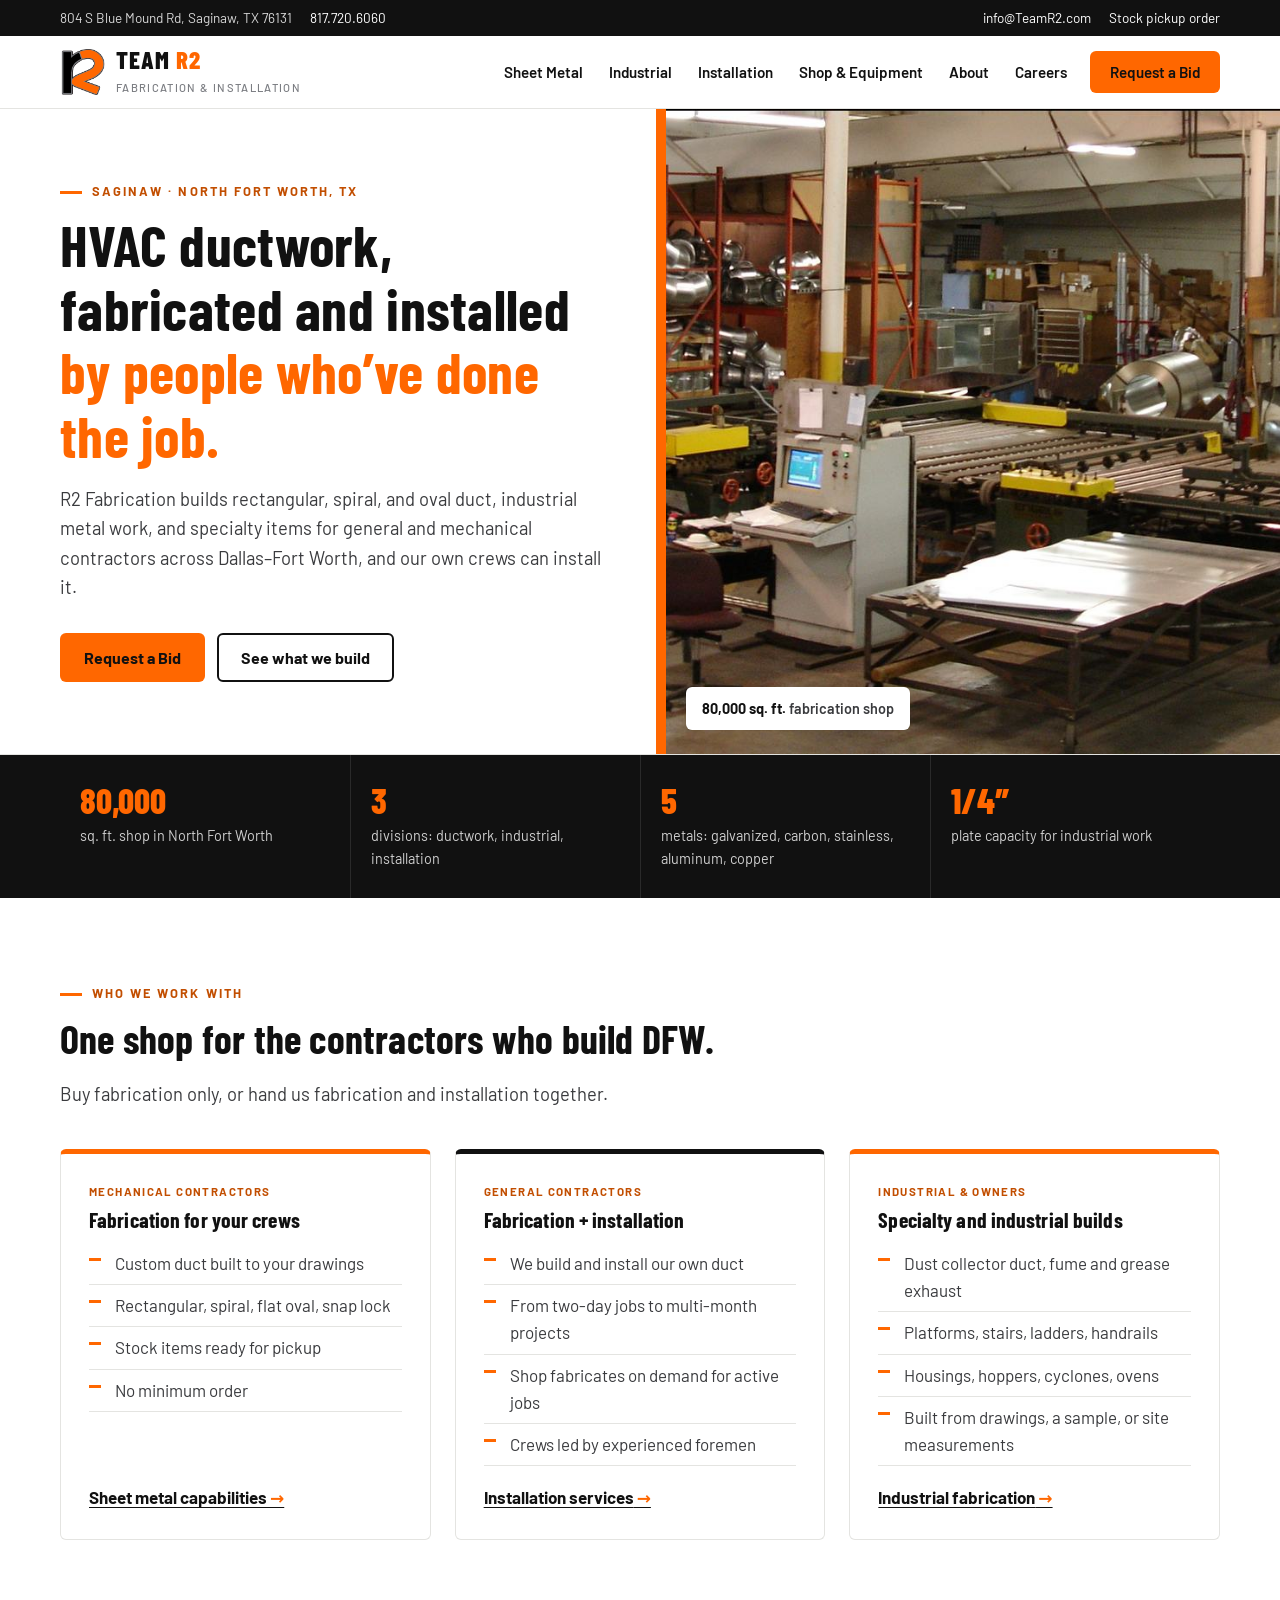
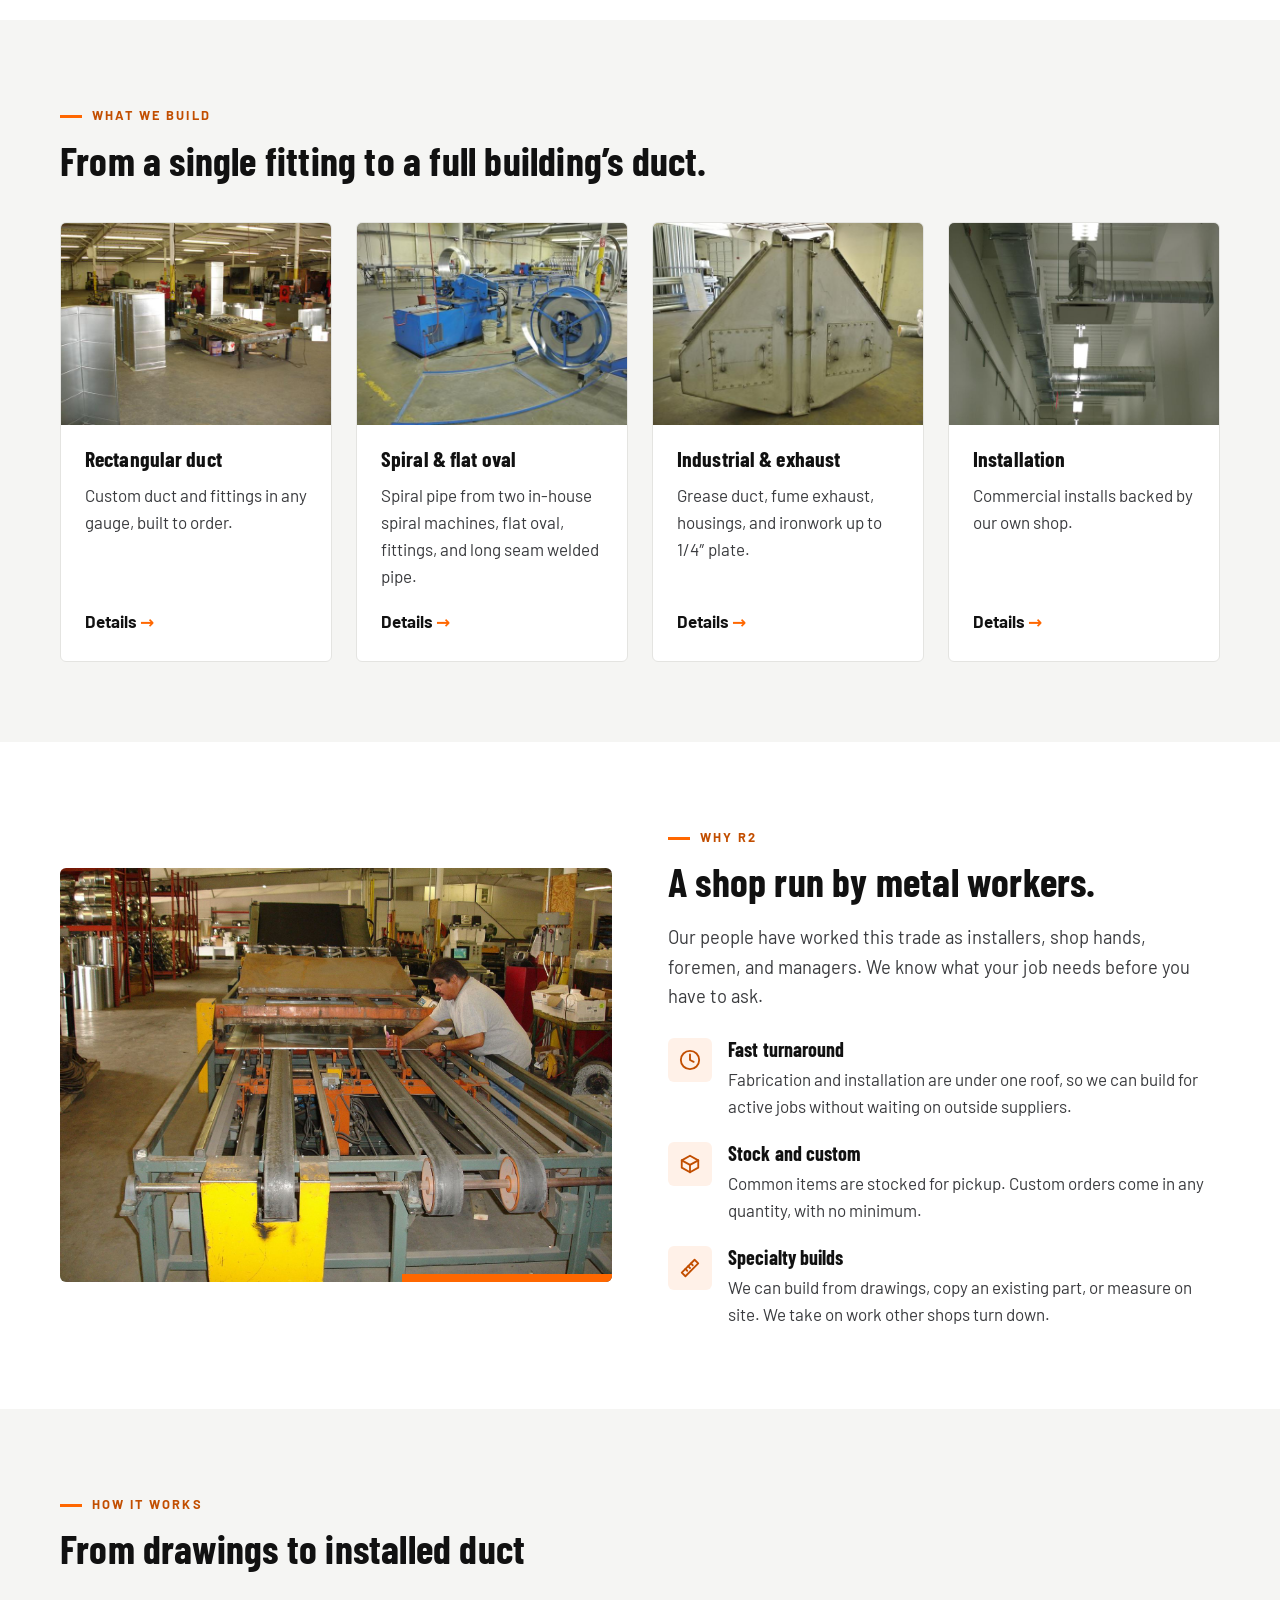
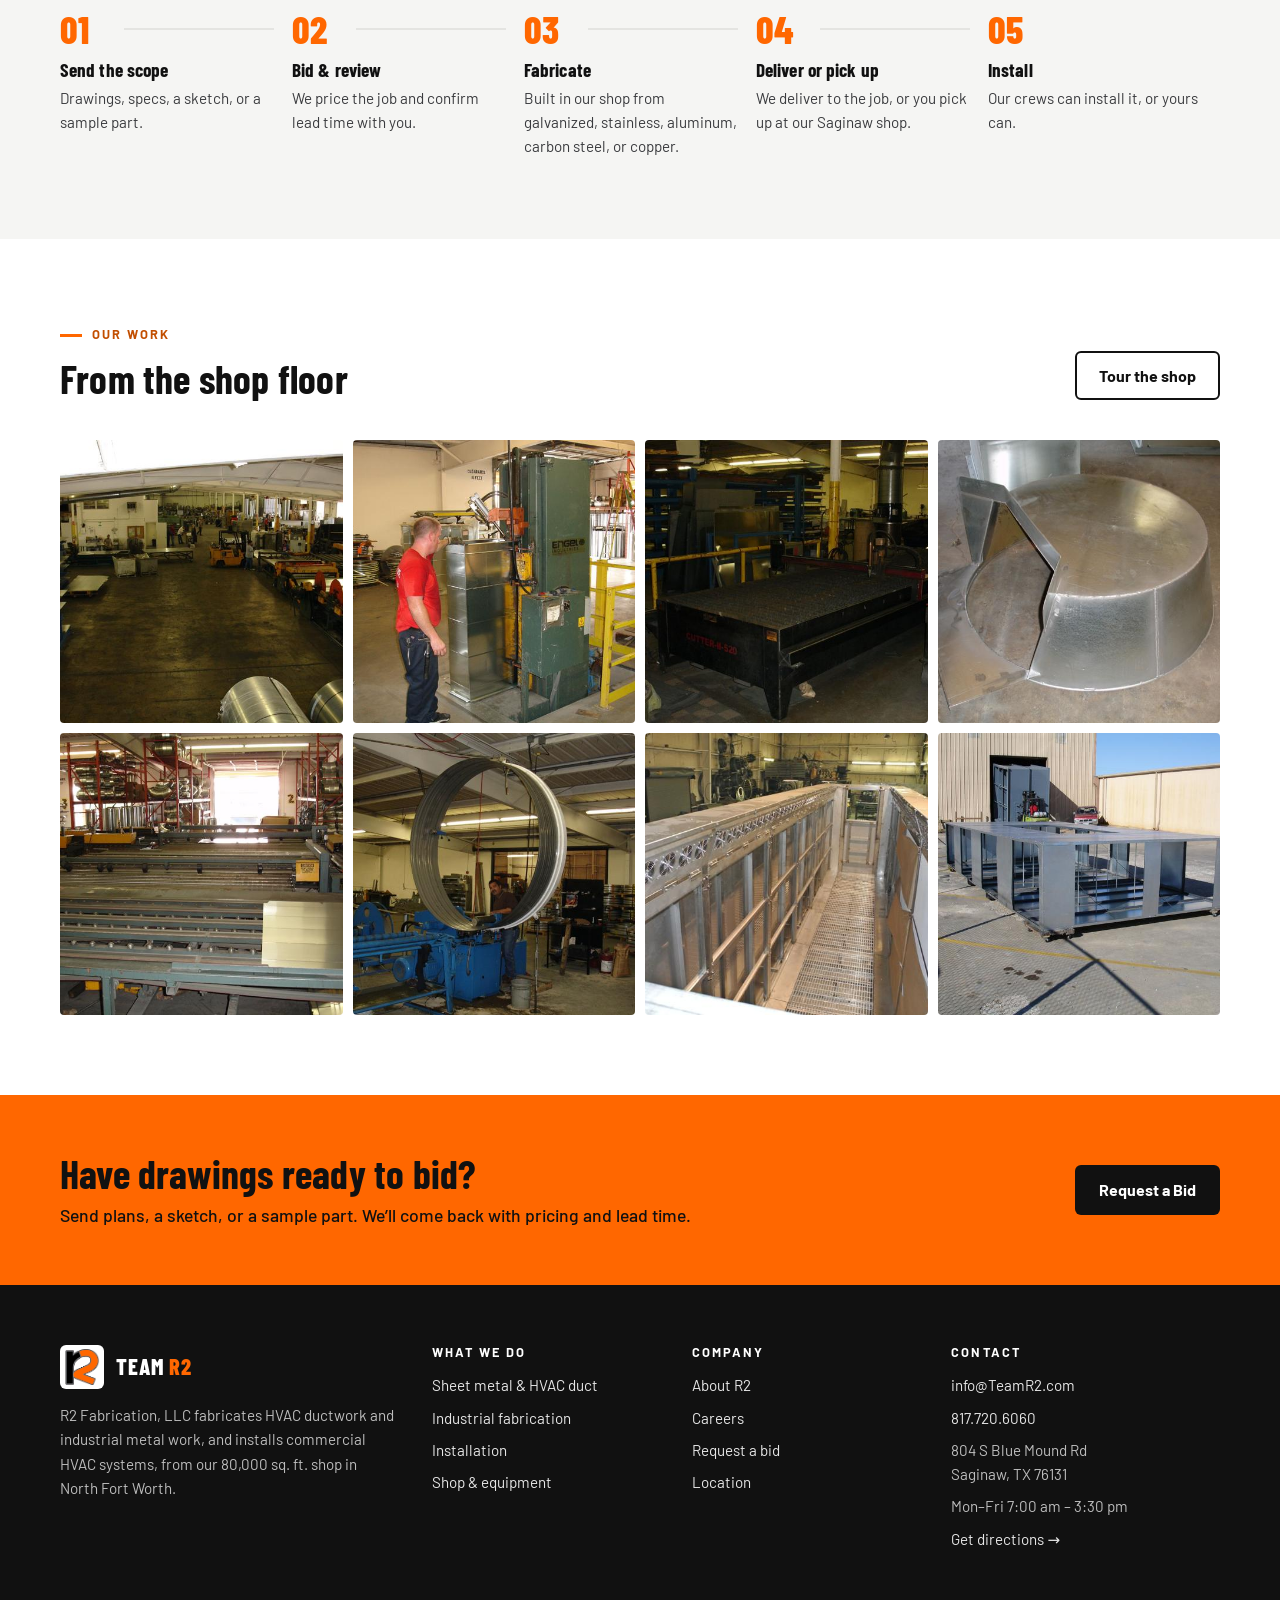
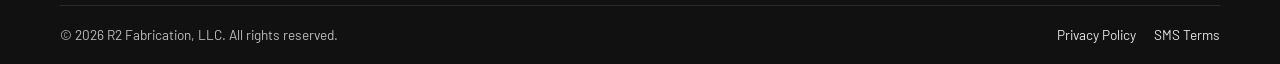
==== index.html @ a4366231 "Initial commit of www.TeamR2.com" ====
<!doctype html>
<html lang="en">
<head>
<meta charset="utf-8">
<meta name="viewport" content="width=device-width, initial-scale=1">
<title>Team R2 | HVAC Ductwork Fabrication &amp; Installation | Fort Worth, TX</title>
<meta name="description" content="R2 Fabrication fabricates HVAC ductwork and industrial metal work and installs commercial HVAC systems for general and mechanical contractors across Dallas–Fort Worth.">
<link rel="canonical" href="https://www.teamr2.com/">
<meta property="og:type" content="website">
<meta property="og:title" content="Team R2 | HVAC Ductwork Fabrication &amp; Installation | Fort Worth, TX">
<meta property="og:description" content="R2 Fabrication fabricates HVAC ductwork and industrial metal work and installs commercial HVAC systems for general and mechanical contractors across Dallas–Fort Worth.">
<meta property="og:url" content="https://www.teamr2.com/">
<meta property="og:image" content="https://www.teamr2.com/images/hero.jpg">
<meta name="theme-color" content="#FF6700">
<link rel="icon" type="image/png" sizes="32x32" href="images/icon-32.png">
<link rel="apple-touch-icon" href="images/icon-180.png">
<link rel="preconnect" href="https://fonts.googleapis.com">
<link rel="preconnect" href="https://fonts.gstatic.com" crossorigin>
<link href="https://fonts.googleapis.com/css2?family=Barlow:wght@400;500;600;700&family=Barlow+Condensed:wght@600;700;800&display=swap" rel="stylesheet">
<link rel="stylesheet" href="css/style.css">
<script type="application/ld+json">
{"@context":"https://schema.org","@type":"LocalBusiness","name":"R2 Fabrication, LLC","alternateName":"Team R2",
"url":"https://www.teamr2.com","email":"info@TeamR2.com","telephone":"817.720.6060",
"image":"https://www.teamr2.com/images/hero.jpg","logo":"https://www.teamr2.com/images/r2-logo.png",
"address":{"@type":"PostalAddress","streetAddress":"804 S Blue Mound Rd","addressLocality":"Saginaw","addressRegion":"TX","postalCode":"76131","addressCountry":"US"},
"areaServed":"Dallas–Fort Worth, Texas","description":"HVAC ductwork fabrication, industrial metal fabrication, and commercial HVAC installation."}
</script>
</head>
<body>
<a class="skip" href="#main">Skip to content</a>
<div class="topbar">
  <div class="container">
    <div class="tb-left"><span>804 S Blue Mound Rd, Saginaw, TX 76131</span><a href="tel:+18177206060">817.720.6060</a></div>
    <div class="tb-right"><a href="mailto:info@TeamR2.com">info@TeamR2.com</a><a href="contact.html?type=pickup">Stock pickup order</a></div>
  </div>
</div>
<header class="site-header">
  <div class="container">
    <a class="brand" href="index.html" aria-label="Team R2 home">
      <img src="images/r2-logo.png" alt="" width="46" height="46">
      <span><span class="wordmark">TEAM <span>R2</span></span><span class="sub">Fabrication &amp; Installation</span></span>
    </a>
    <button class="nav-toggle" aria-expanded="false" aria-controls="site-nav" aria-label="Menu"><span></span><span></span><span></span></button>
    <nav class="nav" id="site-nav" aria-label="Main">
      <a href="fabrication-hvac.html">Sheet Metal</a>
<a href="fabrication-misc.html">Industrial</a>
<a href="installation-services.html">Installation</a>
<a href="equipment.html">Shop & Equipment</a>
<a href="about.html">About</a>
<a href="careers.html">Careers</a>
      <a class="btn btn-primary" href="contact.html">Request a Bid</a>
    </nav>
  </div>
</header>
<main id="main">

<section class="hero">
  <div class="hero-grid">
    <div class="hero-copy">
      <span class="eyebrow">Saginaw · North Fort Worth, TX</span>
      <h1>HVAC ductwork, fabricated and installed <em>by people who’ve done the job.</em></h1>
      <p class="lead">R2 Fabrication builds rectangular, spiral, and oval duct, industrial metal work, and specialty items for general and mechanical contractors across Dallas–Fort Worth, and our own crews can install it.</p>
      <div class="btn-row">
        <a class="btn btn-primary" href="contact.html">Request a Bid</a>
        <a class="btn btn-outline" href="fabrication-hvac.html">See what we build</a>
      </div>
    </div>
    <div class="hero-media">
      <img src="images/hero.jpg" alt="Automated duct coil line on the R2 shop floor" width="1920" height="745" fetchpriority="high">
      <div class="hero-tag"><strong>80,000 sq. ft.</strong> fabrication shop</div>
    </div>
  </div>
</section>

<section class="proof" aria-label="At a glance">
  <div class="container">
    <div class="stat"><div class="num">80,000</div><div class="label">sq. ft. shop in North Fort Worth</div></div>
    <div class="stat"><div class="num">3</div><div class="label">divisions: ductwork, industrial, installation</div></div>
    <div class="stat"><div class="num">5</div><div class="label">metals: galvanized, carbon, stainless, aluminum, copper</div></div>
    <div class="stat"><div class="num">1/4″</div><div class="label">plate capacity for industrial work</div></div>
    <!-- IDEA: swap in real numbers once confirmed — years in business, lbs of duct per week, safety EMR -->
  </div>
</section>

<section>
  <div class="container">
    <div class="section-head">
      <span class="eyebrow">Who we work with</span>
      <h2>One shop for the contractors who build DFW.</h2>
      <p class="lead">Buy fabrication only, or hand us fabrication and installation together.</p>
    </div>
    <div class="grid g3">
      <div class="card audience">
        <span class="tag">Mechanical contractors</span>
        <h3>Fabrication for your crews</h3>
        <ul>
          <li>Custom duct built to your drawings</li>
          <li>Rectangular, spiral, flat oval, snap lock</li>
          <li>Stock items ready for pickup</li>
          <li>No minimum order</li>
        </ul>
        <a class="more" href="fabrication-hvac.html">Sheet metal capabilities</a>
      </div>
      <div class="card audience dark">
        <span class="tag">General contractors</span>
        <h3>Fabrication + installation</h3>
        <ul>
          <li>We build and install our own duct</li>
          <li>From two-day jobs to multi-month projects</li>
          <li>Shop fabricates on demand for active jobs</li>
          <li>Crews led by experienced foremen</li>
        </ul>
        <a class="more" href="installation-services.html">Installation services</a>
      </div>
      <div class="card audience">
        <span class="tag">Industrial &amp; owners</span>
        <h3>Specialty and industrial builds</h3>
        <ul>
          <li>Dust collector duct, fume and grease exhaust</li>
          <li>Platforms, stairs, ladders, handrails</li>
          <li>Housings, hoppers, cyclones, ovens</li>
          <li>Built from drawings, a sample, or site measurements</li>
        </ul>
        <a class="more" href="fabrication-misc.html">Industrial fabrication</a>
      </div>
    </div>
  </div>
</section>

<section class="section-alt">
  <div class="container">
    <div class="section-head">
      <span class="eyebrow">What we build</span>
      <h2>From a single fitting to a full building’s duct.</h2>
    </div>
    <div class="grid g4">
      <a class="card" href="fabrication-hvac.html"><div class="card-img"><img src="images/thumb/15.jpg" alt="Rectangular duct sections being assembled" loading="lazy"></div><div class="card-body"><h3>Rectangular duct</h3><p>Custom duct and fittings in any gauge, built to order.</p><span class="more">Details</span></div></a>
      <a class="card" href="fabrication-hvac.html"><div class="card-img"><img src="images/thumb/41.jpg" alt="Spiral pipe machine" loading="lazy"></div><div class="card-body"><h3>Spiral &amp; flat oval</h3><p>Spiral pipe from two in-house spiral machines, flat oval, fittings, and long seam welded pipe.</p><span class="more">Details</span></div></a>
      <a class="card" href="fabrication-misc.html"><div class="card-img"><img src="images/thumb/01.jpg" alt="Custom stainless steel housing" loading="lazy"></div><div class="card-body"><h3>Industrial &amp; exhaust</h3><p>Grease duct, fume exhaust, housings, and ironwork up to 1/4″ plate.</p><span class="more">Details</span></div></a>
      <a class="card" href="installation-services.html"><div class="card-img"><img src="images/thumb/56.jpg" alt="Installed spiral duct in a commercial building" loading="lazy"></div><div class="card-body"><h3>Installation</h3><p>Commercial installs backed by our own shop.</p><span class="more">Details</span></div></a>
    </div>
  </div>
</section>

<section>
  <div class="container split">
    <div class="split-img"><img src="images/full/32.jpg" alt="R2 fabricator running the duct coil line" loading="lazy"></div>
    <div>
      <span class="eyebrow">Why R2</span>
      <h2>A shop run by metal workers.</h2>
      <p class="lead">Our people have worked this trade as installers, shop hands, foremen, and managers. We know what your job needs before you have to ask.</p>
      <div class="grid" style="gap:22px;margin-top:26px">
        <div class="feature"><div class="ico"><svg viewBox="0 0 24 24"><circle cx="12" cy="12" r="10"/><path d="M12 6v6l4 2"/></svg></div><div><h3>Fast turnaround</h3><p>Fabrication and installation are under one roof, so we can build for active jobs without waiting on outside suppliers.</p></div></div>
        <div class="feature"><div class="ico"><svg viewBox="0 0 24 24"><path d="M21 8 12 3 3 8v8l9 5 9-5V8z"/><path d="m3 8 9 5 9-5"/><path d="M12 13v8"/></svg></div><div><h3>Stock and custom</h3><p>Common items are stocked for pickup. Custom orders come in any quantity, with no minimum.</p></div></div>
        <div class="feature"><div class="ico"><svg viewBox="0 0 24 24"><path d="M3 17 17 3l4 4L7 21l-4-4z"/><path d="m7 13 2 2M10 10l2 2M13 7l2 2"/></svg></div><div><h3>Specialty builds</h3><p>We can build from drawings, copy an existing part, or measure on site. We take on work other shops turn down.</p></div></div>
      </div>
    </div>
  </div>
</section>

<section class="section-alt">
  <div class="container">
    <div class="section-head">
      <span class="eyebrow">How it works</span>
      <h2>From drawings to installed duct</h2>
    </div>
    <ol class="steps">
      <li><h3>Send the scope</h3><p>Drawings, specs, a sketch, or a sample part.</p></li>
      <li><h3>Bid &amp; review</h3><p>We price the job and confirm lead time with you.</p></li>
      <li><h3>Fabricate</h3><p>Built in our shop from galvanized, stainless, aluminum, carbon steel, or copper.</p></li>
      <li><h3>Deliver or pick up</h3><p>We deliver to the job, or you pick up at our Saginaw shop.</p></li>
      <li><h3>Install</h3><p>Our crews can install it, or yours can.</p></li>
    </ol>
  </div>
</section>

<section>
  <div class="container">
    <div class="section-head" style="display:flex;justify-content:space-between;align-items:end;gap:20px;flex-wrap:wrap;max-width:none">
      <div><span class="eyebrow">Our work</span><h2 style="margin:0">From the shop floor</h2></div>
      <a class="btn btn-outline" href="equipment.html">Tour the shop</a>
    </div>
    <div class="gallery">
<a href="images/full/09.jpg"><img src="images/thumb/09.jpg" alt="Shop floor with duct fabrication lines" loading="lazy" width="640" height="480"></a>
<a href="images/full/13.jpg"><img src="images/thumb/13.jpg" alt="Fabricator working a sheet metal machine" loading="lazy" width="640" height="480"></a>
<a href="images/full/21.jpg"><img src="images/thumb/21.jpg" alt="CNC plasma cutting table" loading="lazy" width="640" height="480"></a>
<a href="images/full/17.jpg"><img src="images/thumb/17.jpg" alt="Galvanized round fitting" loading="lazy" width="640" height="480"></a>
<a href="images/full/36.jpg"><img src="images/thumb/36.jpg" alt="Duct sections on the roller line" loading="lazy" width="640" height="480"></a>
<a href="images/full/38.jpg"><img src="images/thumb/38.jpg" alt="Large-diameter ring fabrication" loading="lazy" width="640" height="480"></a>
<a href="images/full/60.jpg"><img src="images/thumb/60.jpg" alt="Custom enclosure with fan array" loading="lazy" width="640" height="480"></a>
<a href="images/full/59.jpg"><img src="images/thumb/59.jpg" alt="Painted steel platform frame" loading="lazy" width="640" height="480"></a>
</div>
  </div>
</section>

<section class="cta-band">
  <div class="container">
    <div><h2>Have drawings ready to bid?</h2><p>Send plans, a sketch, or a sample part. We’ll come back with pricing and lead time.</p></div>
    <div class="btn-row"><a class="btn btn-dark" href="contact.html">Request a Bid</a></div>
  </div>
</section>

</main>
<footer class="site-footer">
  <div class="container">
    <div class="foot-grid">
      <div>
        <div class="foot-brand"><img src="images/r2-logo.png" alt="" width="44" height="44"><span class="wordmark">TEAM <span>R2</span></span></div>
        <p>R2 Fabrication, LLC fabricates HVAC ductwork and industrial metal work, and installs commercial HVAC systems, from our 80,000 sq. ft. shop in North Fort Worth.</p>
      </div>
      <div>
        <h4>What we do</h4>
        <ul>
          <li><a href="fabrication-hvac.html">Sheet metal &amp; HVAC duct</a></li>
          <li><a href="fabrication-misc.html">Industrial fabrication</a></li>
          <li><a href="installation-services.html">Installation</a></li>
          <li><a href="equipment.html">Shop &amp; equipment</a></li>
        </ul>
      </div>
      <div>
        <h4>Company</h4>
        <ul>
          <li><a href="about.html">About R2</a></li>
          <li><a href="careers.html">Careers</a></li>
          <li><a href="contact.html">Request a bid</a></li>
          <li><a href="contact.html#location">Location</a></li>
        </ul>
      </div>
      <div>
        <h4>Contact</h4>
        <ul>
          <li><a href="mailto:info@TeamR2.com">info@TeamR2.com</a></li>
          <li><a href="tel:+18177206060">817.720.6060</a></li>
          <li>804 S Blue Mound Rd<br>Saginaw, TX 76131</li>
          <li>Mon–Fri 7:00 am – 3:30 pm</li>
          <li><a href="https://maps.google.com/?q=804+South+Blue+Mound+Road+Saginaw+TX+76131" target="_blank" rel="noopener">Get directions →</a></li>
        </ul>
      </div>
    </div>
    <div class="foot-bottom">
      <span>© <span id="year">2026</span> R2 Fabrication, LLC. All rights reserved.</span>
      <span><a href="privacy-policy.html">Privacy Policy</a><a href="sms.html">SMS Terms</a></span>
    </div>
  </div>
</footer>
<script src="js/site.js" defer></script>
</body>
</html>
---- css/style.css ----
/* ==========================================================================
   Team R2 — R2 Fabrication, LLC
   Clean light theme · brand orange #FF6700 + black
   ========================================================================== */

:root {
  --orange: #FF6700;        /* logo orange — use for fills, bars, buttons (with black text) */
  --orange-dark: #C24E00;   /* orange that passes contrast as text on white */
  --orange-tint: #FFF1E8;
  --ink: #111111;           /* logo black */
  --ink-2: #3A3B3E;
  --grey: #7B7D82;          /* logo outline grey */
  --line: #E4E4E1;
  --bg: #FFFFFF;
  --bg-alt: #F5F5F3;
  --radius: 6px;
  --max: 1200px;
  --shadow: 0 1px 2px rgba(0,0,0,.06), 0 8px 24px rgba(0,0,0,.06);
  --font: "Barlow", system-ui, -apple-system, "Segoe UI", Roboto, Arial, sans-serif;
  --font-head: "Barlow Condensed", "Barlow", system-ui, sans-serif;
}

*, *::before, *::after { box-sizing: border-box; }
html { -webkit-text-size-adjust: 100%; scroll-behavior: smooth; }
body {
  margin: 0; background: var(--bg); color: var(--ink-2);
  font-family: var(--font); font-size: 17px; line-height: 1.6;
}
img { max-width: 100%; height: auto; display: block; }
a { color: var(--orange-dark); text-decoration-thickness: 1px; text-underline-offset: 3px; }
a:hover { color: var(--ink); }
h1, h2, h3, h4 { font-family: var(--font-head); color: var(--ink); line-height: 1.1; margin: 0 0 .5em; font-weight: 700; letter-spacing: .005em; }
h1 { font-size: clamp(2.3rem, 5vw, 3.6rem); }
h2 { font-size: clamp(1.8rem, 3.4vw, 2.5rem); }
h3 { font-size: 1.35rem; }
p { margin: 0 0 1em; }
ul { padding-left: 1.2em; }

.container { width: 100%; max-width: var(--max); margin: 0 auto; padding: 0 20px; }
.skip { position: absolute; left: -999px; top: 0; background: var(--ink); color: #fff; padding: 8px 14px; z-index: 100; }
.skip:focus { left: 8px; top: 8px; }

/* ---------- Top bar ---------- */
.topbar { background: var(--ink); color: #d7d7d7; font-size: .85rem; }
.topbar .container { display: flex; gap: 20px; justify-content: space-between; align-items: center; min-height: 36px; flex-wrap: wrap; }
.topbar a { color: #fff; text-decoration: none; }
.topbar a:hover { color: var(--orange); }
.topbar .tb-left, .topbar .tb-right { display: flex; gap: 18px; flex-wrap: wrap; }

/* ---------- Header / nav ---------- */
.site-header { position: sticky; top: 0; z-index: 50; background: rgba(255,255,255,.97); border-bottom: 1px solid var(--line); backdrop-filter: saturate(1.4) blur(6px); }
.site-header .container { display: flex; align-items: center; justify-content: space-between; min-height: 72px; gap: 20px; }
.brand { display: flex; align-items: center; gap: 10px; text-decoration: none; color: var(--ink); }
.brand img { width: 46px; height: 46px; }
.brand .wordmark { font-family: var(--font-head); font-weight: 800; font-size: 1.55rem; letter-spacing: .04em; line-height: 1; }
.brand .wordmark span { color: var(--orange); }
.brand .sub { display: block; font-family: var(--font); font-weight: 500; font-size: .7rem; letter-spacing: .12em; text-transform: uppercase; color: var(--grey); margin-top: 3px; white-space: nowrap; }

.nav { display: flex; align-items: center; gap: 4px; }
.nav a { color: var(--ink); text-decoration: none; font-weight: 600; font-size: .95rem; padding: 8px 11px; white-space: nowrap; border-radius: var(--radius); }
.nav a:hover { background: var(--bg-alt); color: var(--ink); }
.nav a[aria-current="page"] { box-shadow: inset 0 -3px 0 var(--orange); border-radius: 0; }
.nav .btn { margin-left: 8px; }
.nav-toggle { display: none; background: none; border: 1px solid var(--line); border-radius: var(--radius); padding: 8px 10px; cursor: pointer; }
.nav-toggle span { display: block; width: 22px; height: 2px; background: var(--ink); margin: 5px 0; }

@media (max-width: 1140px) {
  .nav-toggle { display: block; }
  .nav { display: none; position: absolute; left: 0; right: 0; top: 100%; background: #fff; flex-direction: column; align-items: stretch; padding: 10px 20px 20px; border-bottom: 1px solid var(--line); box-shadow: var(--shadow); }
  .nav.open { display: flex; }
  .nav a { padding: 12px 6px; border-bottom: 1px solid var(--line); border-radius: 0; }
  .nav a[aria-current="page"] { box-shadow: inset 4px 0 0 var(--orange); padding-left: 14px; }
  .nav .btn { margin: 14px 0 0; text-align: center; }
  .topbar .tb-right { display: none; }
}

/* ---------- Buttons ---------- */
.btn { display: inline-block; font-family: var(--font); font-weight: 700; font-size: 1rem; padding: 13px 22px; border-radius: var(--radius); text-decoration: none; border: 2px solid transparent; cursor: pointer; line-height: 1.2; transition: background .15s, color .15s, border-color .15s; }
.btn-primary { background: var(--orange); color: var(--ink); }
.btn-primary:hover { background: var(--ink); color: #fff; }
.btn-dark { background: var(--ink); color: #fff; }
.btn-dark:hover { background: var(--orange); color: var(--ink); }
.btn-outline { background: transparent; color: var(--ink); border-color: var(--ink); }
.btn-outline:hover { background: var(--ink); color: #fff; }
.nav .btn-primary { padding: 10px 18px; color: var(--ink); }
.nav .btn-primary:hover { background: var(--ink); color: #fff; }
.btn-row { display: flex; gap: 12px; flex-wrap: wrap; }

/* ---------- Sections ---------- */
section { padding: 80px 0; }
.section-alt { background: var(--bg-alt); }
.eyebrow { display: inline-block; font-family: var(--font); font-weight: 700; font-size: .8rem; letter-spacing: .16em; text-transform: uppercase; color: var(--orange-dark); margin-bottom: 12px; }
.eyebrow::before { content: ""; display: inline-block; width: 22px; height: 3px; background: var(--orange); vertical-align: middle; margin-right: 10px; }
.lead { font-size: 1.15rem; color: var(--ink-2); max-width: 720px; }
.section-head { max-width: 760px; margin-bottom: 40px; }
.center { text-align: center; margin-left: auto; margin-right: auto; }

/* ---------- Hero (home) ---------- */
.hero { padding: 0; border-bottom: 1px solid var(--line); }
.hero-grid { display: grid; grid-template-columns: 1.05fr 1fr; min-height: 560px; }
.hero-copy { padding: 72px 48px 72px max(20px, calc((100vw - var(--max)) / 2 + 20px)); display: flex; flex-direction: column; justify-content: center; }
.hero-copy h1 { margin-bottom: 18px; }
.hero-copy h1 em { font-style: normal; color: var(--orange); }
.hero-copy .lead { margin-bottom: 30px; }
.hero-media { position: relative; background: #ddd; overflow: hidden; }
.hero-media img { width: 100%; height: 100%; object-fit: cover; }
.hero-media::before { content: ""; position: absolute; left: 0; top: 0; bottom: 0; width: 10px; background: var(--orange); z-index: 1; }
.hero-tag { position: absolute; left: 30px; bottom: 24px; background: #fff; padding: 10px 16px; font-weight: 600; font-size: .9rem; border-radius: var(--radius); box-shadow: var(--shadow); }
.hero-tag strong { color: var(--ink); }
@media (max-width: 900px) {
  .hero-grid { grid-template-columns: 1fr; }
  .hero-copy { padding: 48px 20px; }
  .hero-media { height: 280px; order: -1; }
  .hero-media::before { width: auto; height: 8px; right: 0; top: auto; bottom: 0; }
}

/* ---------- Page hero (inner pages) ---------- */
.page-hero { padding: 64px 0 56px; background: var(--bg-alt); border-bottom: 1px solid var(--line); position: relative; overflow: hidden; }
.page-hero .container { position: relative; z-index: 1; }
.page-hero.has-img { color: #fff; background: #222; }
.page-hero.has-img::after { content: ""; position: absolute; inset: 0; background: linear-gradient(90deg, rgba(17,17,17,.88) 0%, rgba(17,17,17,.6) 55%, rgba(17,17,17,.25) 100%); }
.page-hero.has-img > img { position: absolute; inset: 0; width: 100%; height: 100%; object-fit: cover; }
.page-hero.has-img h1, .page-hero.has-img .lead { color: #fff; }
.page-hero.has-img .eyebrow { color: var(--orange); }
.crumbs { font-size: .85rem; margin-bottom: 14px; color: var(--grey); }
.page-hero.has-img .crumbs, .page-hero.has-img .crumbs a { color: #cfcfcf; }
.page-hero .btn-row { margin-top: 26px; }

/* ---------- Proof bar ---------- */
.proof { padding: 0; background: var(--ink); color: #fff; }
.proof .container { display: grid; grid-template-columns: repeat(4, 1fr); }
.proof .stat { padding: 28px 20px; border-left: 1px solid #2a2a2a; }
.proof .stat:first-child { border-left: 0; }
.proof .num { font-family: var(--font-head); font-size: 2.2rem; font-weight: 800; color: var(--orange); line-height: 1; }
.proof .label { font-size: .9rem; color: #cfcfcf; margin-top: 6px; }
@media (max-width: 760px) { .proof .container { grid-template-columns: 1fr 1fr; } .proof .stat:nth-child(3) { border-left: 0; } .proof .stat { border-top: 1px solid #2a2a2a; } }

/* ---------- Cards / grids ---------- */
.grid { display: grid; gap: 24px; }
.g2 { grid-template-columns: repeat(2, 1fr); }
.g3 { grid-template-columns: repeat(3, 1fr); }
.g4 { grid-template-columns: repeat(4, 1fr); }
@media (max-width: 960px) { .g3, .g4 { grid-template-columns: repeat(2, 1fr); } }
@media (max-width: 640px) { .g2, .g3, .g4 { grid-template-columns: 1fr; } }

.card { background: #fff; border: 1px solid var(--line); border-radius: var(--radius); overflow: hidden; display: flex; flex-direction: column; }
.card-img { aspect-ratio: 4 / 3; overflow: hidden; background: #ddd; }
.card-img img { width: 100%; height: 100%; object-fit: cover; transition: transform .4s; }
a.card { text-decoration: none; color: inherit; transition: box-shadow .2s, border-color .2s; }
a.card:hover { box-shadow: var(--shadow); border-color: #d0d0cc; }
a.card:hover .card-img img { transform: scale(1.04); }
.card-body { padding: 22px 24px 26px; flex: 1; display: flex; flex-direction: column; }
.card-body p { color: var(--ink-2); }
.card .more { margin-top: auto; font-weight: 700; color: var(--ink); }
.card .more::after { content: " →"; color: var(--orange); }
.tag { display: inline-block; font-size: .72rem; font-weight: 700; letter-spacing: .12em; text-transform: uppercase; color: var(--orange-dark); margin-bottom: 8px; }

.audience { border-top: 5px solid var(--orange); padding: 28px; }
.audience.dark { border-top-color: var(--ink); }
.audience ul { margin: 0 0 18px; padding: 0; list-style: none; }
.audience li { padding: 7px 0 7px 26px; position: relative; border-bottom: 1px solid var(--line); }
.audience li::before { content: ""; position: absolute; left: 0; top: 15px; width: 12px; height: 3px; background: var(--orange); }

.feature { display: flex; gap: 16px; }
.feature .ico { flex: 0 0 44px; height: 44px; border-radius: var(--radius); background: var(--orange-tint); display: grid; place-items: center; }
.feature .ico svg { width: 22px; height: 22px; stroke: var(--orange-dark); fill: none; stroke-width: 2; stroke-linecap: round; stroke-linejoin: round; }
.feature h3 { margin-bottom: 6px; font-size: 1.25rem; }
.feature p { margin: 0; }

/* ---------- Split ---------- */
.split { display: grid; grid-template-columns: 1fr 1fr; gap: 56px; align-items: center; }
.split.flip > :first-child { order: 2; }
.split-img { border-radius: var(--radius); overflow: hidden; position: relative; }
.split-img img { width: 100%; aspect-ratio: 4/3; object-fit: cover; }
.split-img::after { content: ""; position: absolute; right: 0; bottom: 0; width: 38%; height: 8px; background: var(--orange); }
@media (max-width: 860px) { .split { grid-template-columns: 1fr; gap: 32px; } .split.flip > :first-child { order: 0; } }

/* ---------- Lists ---------- */
.checklist { list-style: none; padding: 0; margin: 0 0 1em; }
.checklist li { position: relative; padding: 6px 0 6px 30px; }
.checklist li::before { content: ""; position: absolute; left: 2px; top: 13px; width: 14px; height: 8px; border-left: 3px solid var(--orange); border-bottom: 3px solid var(--orange); transform: rotate(-45deg); }
.pill-list { display: flex; flex-wrap: wrap; gap: 10px; list-style: none; padding: 0; margin: 0; }
.pill-list li { background: #fff; border: 1px solid var(--line); padding: 8px 14px; border-radius: 999px; font-weight: 600; font-size: .95rem; color: var(--ink); }
.cols-2 { columns: 2; column-gap: 40px; }
@media (max-width: 640px) { .cols-2 { columns: 1; } }

.panel { background: #fff; border: 1px solid var(--line); border-radius: var(--radius); padding: 28px; }
.panel h3 { border-bottom: 3px solid var(--orange); padding-bottom: 10px; display: inline-block; }

/* ---------- Steps ---------- */
.steps { display: grid; grid-template-columns: repeat(5, 1fr); gap: 0; counter-reset: step; list-style: none; padding: 0; margin: 0; }
.steps li { position: relative; padding: 0 18px 0 0; }
.steps li::before { counter-increment: step; content: "0" counter(step); display: block; font-family: var(--font-head); font-weight: 800; font-size: 2.4rem; color: var(--orange); line-height: 1; margin-bottom: 10px; }
.steps li::after { content: ""; position: absolute; top: 18px; left: 64px; right: 18px; height: 2px; background: var(--line); }
.steps li:last-child::after { display: none; }
.steps h3 { font-size: 1.2rem; margin-bottom: 6px; }
.steps p { font-size: .95rem; margin: 0; }
@media (max-width: 900px) { .steps { grid-template-columns: 1fr 1fr; gap: 30px; } .steps li::after { display: none; } }
@media (max-width: 520px) { .steps { grid-template-columns: 1fr; } }

/* ---------- Gallery ---------- */
.gallery { display: grid; grid-template-columns: repeat(4, 1fr); gap: 10px; }
.gallery a { display: block; aspect-ratio: 1; overflow: hidden; border-radius: 4px; background: #ddd; }
.gallery img { width: 100%; height: 100%; object-fit: cover; transition: transform .35s, opacity .2s; }
.gallery a:hover img { transform: scale(1.05); }
@media (max-width: 760px) { .gallery { grid-template-columns: repeat(3, 1fr); } }
@media (max-width: 480px) { .gallery { grid-template-columns: repeat(2, 1fr); } }

.lightbox { position: fixed; inset: 0; background: rgba(0,0,0,.92); display: none; align-items: center; justify-content: center; z-index: 200; padding: 20px; }
.lightbox.open { display: flex; }
.lightbox img { max-height: 88vh; max-width: 100%; width: auto; border-radius: 4px; }
.lightbox button { position: absolute; background: rgba(255,255,255,.12); color: #fff; border: 0; font-size: 1.8rem; width: 48px; height: 48px; border-radius: 50%; cursor: pointer; }
.lightbox button:hover { background: var(--orange); color: var(--ink); }
.lb-close { top: 16px; right: 16px; }
.lb-prev { left: 16px; top: 50%; transform: translateY(-50%); }
.lb-next { right: 16px; top: 50%; transform: translateY(-50%); }
.lb-cap { position: absolute; bottom: 18px; left: 0; right: 0; text-align: center; color: #ddd; font-size: .9rem; }

/* ---------- Equipment table ---------- */
.equip { width: 100%; border-collapse: collapse; background: #fff; border: 1px solid var(--line); border-radius: var(--radius); overflow: hidden; }
.equip th, .equip td { text-align: left; padding: 14px 18px; border-bottom: 1px solid var(--line); vertical-align: top; }
.equip th { background: var(--ink); color: #fff; font-family: var(--font-head); font-size: 1.05rem; letter-spacing: .03em; font-weight: 700; }
.equip td:first-child { font-weight: 700; color: var(--ink); white-space: nowrap; }
.equip tr:last-child td { border-bottom: 0; }
.equip tbody tr:nth-child(even) { background: #fafaf8; }
.table-wrap { overflow-x: auto; }
@media (max-width: 640px) { .equip td:first-child { white-space: normal; } .equip th, .equip td { padding: 12px; } }

/* ---------- CTA band ---------- */
.cta-band { background: var(--orange); color: var(--ink); padding: 56px 0; }
.cta-band .container { display: flex; align-items: center; justify-content: space-between; gap: 30px; flex-wrap: wrap; }
.cta-band h2 { margin: 0 0 6px; }
.cta-band p { margin: 0; font-size: 1.1rem; font-weight: 500; }

/* ---------- Forms ---------- */
.form-grid { display: grid; grid-template-columns: 1fr 1fr; gap: 18px 20px; }
.form-grid .full { grid-column: 1 / -1; }
@media (max-width: 640px) { .form-grid { grid-template-columns: 1fr; } }
fieldset { border: 0; padding: 0; margin: 0; }
.form-section { font-family: var(--font-head); font-size: 1.25rem; font-weight: 700; color: var(--ink); border-bottom: 2px solid var(--line); padding-bottom: 6px; margin: 12px 0 0; grid-column: 1 / -1; }
label, legend { display: block; font-weight: 600; font-size: .92rem; color: var(--ink); margin-bottom: 6px; }
.req { color: var(--orange-dark); }
.hint { font-weight: 400; color: var(--grey); font-size: .85rem; }
input[type=text], input[type=email], input[type=tel], input[type=url], input[type=date], input[type=number], select, textarea {
  width: 100%; font: inherit; font-size: 1rem; padding: 11px 13px; border: 1px solid #cfcfca; border-radius: var(--radius); background: #fff; color: var(--ink);
}
textarea { min-height: 130px; resize: vertical; }
input:focus, select:focus, textarea:focus { outline: 3px solid rgba(255,103,0,.3); border-color: var(--orange); }
.checks { display: flex; flex-wrap: wrap; gap: 8px 18px; }
.checks label { display: flex; align-items: center; gap: 8px; font-weight: 500; margin: 0; }
.checks input, .consent input { accent-color: var(--orange); width: 18px; height: 18px; }
.consent { display: flex; gap: 10px; align-items: flex-start; font-weight: 400; font-size: .85rem; color: var(--ink-2); }
.consent input { flex: 0 0 auto; margin-top: 3px; }
.hp { position: absolute; left: -5000px; }
.form-status { margin-top: 16px; padding: 14px 16px; border-radius: var(--radius); display: none; }
.form-status.ok { display: block; background: #EAF7EE; color: #11552A; border: 1px solid #BFE5CB; }
.form-status.err { display: block; background: #FDECEC; color: #7A1212; border: 1px solid #F3C3C3; }

.contact-grid { display: grid; grid-template-columns: 1.6fr 1fr; gap: 40px; align-items: start; }
@media (max-width: 900px) { .contact-grid { grid-template-columns: 1fr; } }
.info-block { margin-bottom: 22px; }
.info-block h3 { font-size: 1.05rem; margin-bottom: 4px; text-transform: uppercase; letter-spacing: .08em; color: var(--grey); font-family: var(--font); }
.info-block p { margin: 0; color: var(--ink); font-weight: 500; }
.map { border: 0; width: 100%; height: 300px; border-radius: var(--radius); }

/* ---------- Prose (policy pages) ---------- */
.prose { max-width: 780px; }
.prose h2 { font-size: 1.6rem; margin-top: 1.6em; }

/* ---------- Footer ---------- */
.site-footer { background: var(--ink); color: #bdbdbd; padding: 60px 0 0; font-size: .95rem; }
.site-footer a { color: #e6e6e6; text-decoration: none; }
.site-footer a:hover { color: var(--orange); }
.foot-grid { display: grid; grid-template-columns: 1.5fr 1fr 1fr 1.2fr; gap: 36px; }
.site-footer h4 { color: #fff; font-family: var(--font); font-size: .8rem; letter-spacing: .16em; text-transform: uppercase; margin-bottom: 14px; }
.site-footer ul { list-style: none; padding: 0; margin: 0; }
.site-footer li { margin-bottom: 8px; }
.foot-brand { display: flex; gap: 12px; align-items: center; margin-bottom: 14px; }
.foot-brand img { width: 44px; height: 44px; background: #fff; border-radius: 6px; padding: 4px; }
.foot-brand .wordmark { color: #fff; font-family: var(--font-head); font-weight: 800; font-size: 1.4rem; letter-spacing: .04em; }
.foot-brand .wordmark span { color: var(--orange); }
.foot-bottom { border-top: 1px solid #2a2a2a; margin-top: 46px; padding: 18px 0; display: flex; justify-content: space-between; gap: 12px; flex-wrap: wrap; font-size: .85rem; }
.foot-bottom a { margin-left: 18px; }
@media (max-width: 860px) { .foot-grid { grid-template-columns: 1fr 1fr; } }
@media (max-width: 520px) { .foot-grid { grid-template-columns: 1fr; } .foot-bottom a { margin: 0 18px 0 0; } }

@media (prefers-reduced-motion: reduce) { * { transition: none !important; scroll-behavior: auto !important; } }
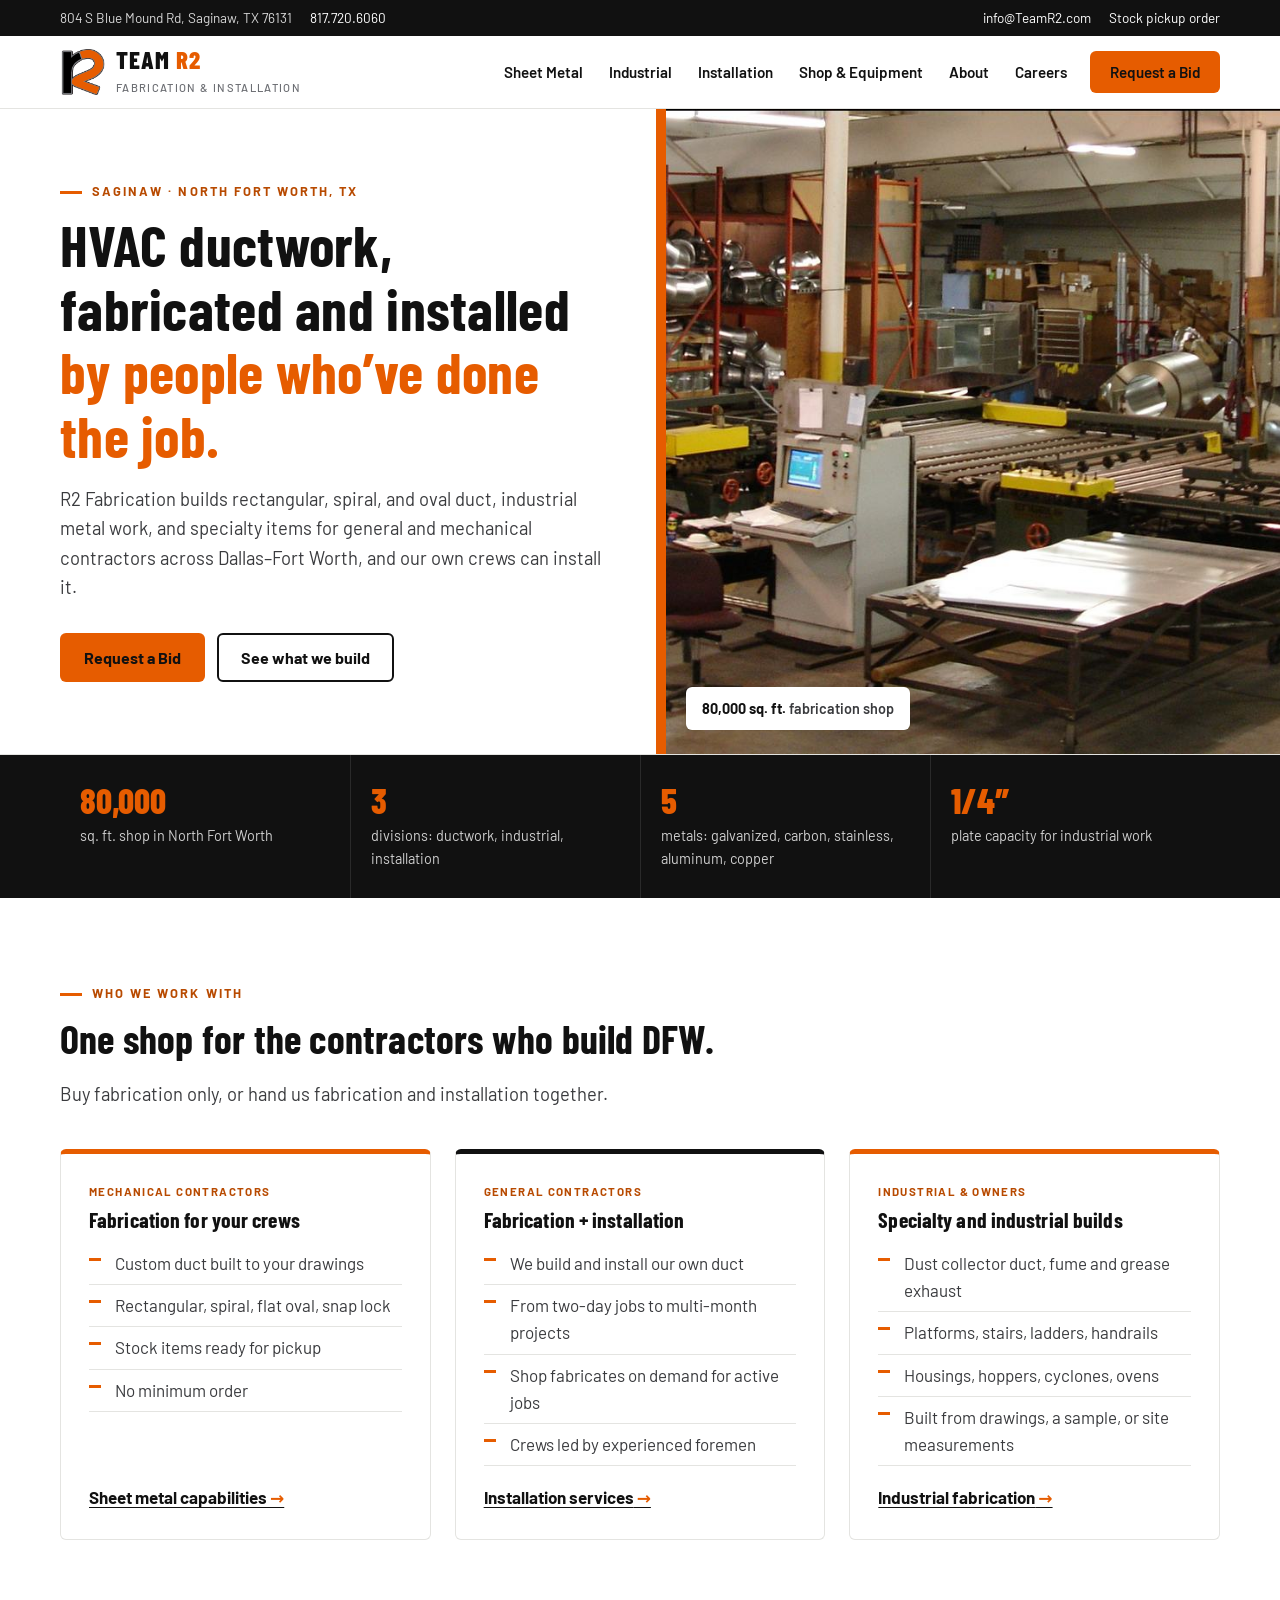
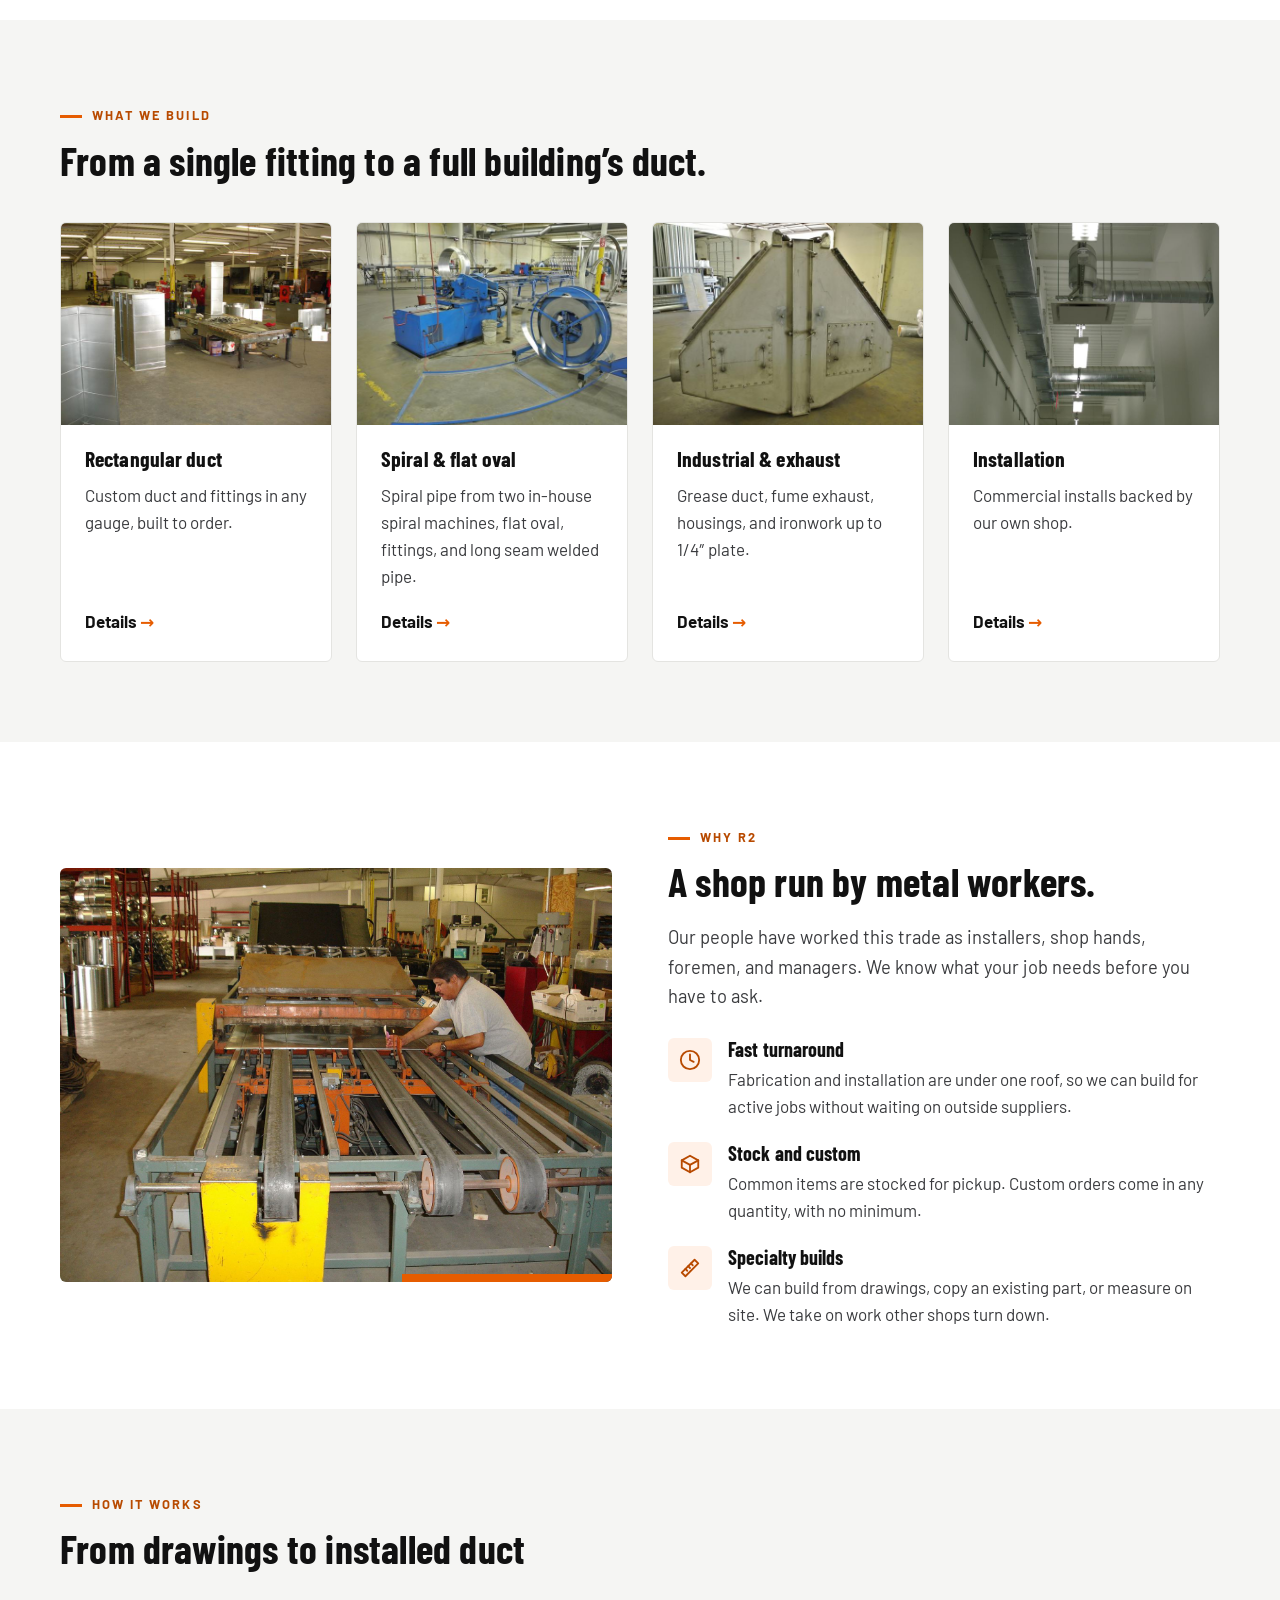
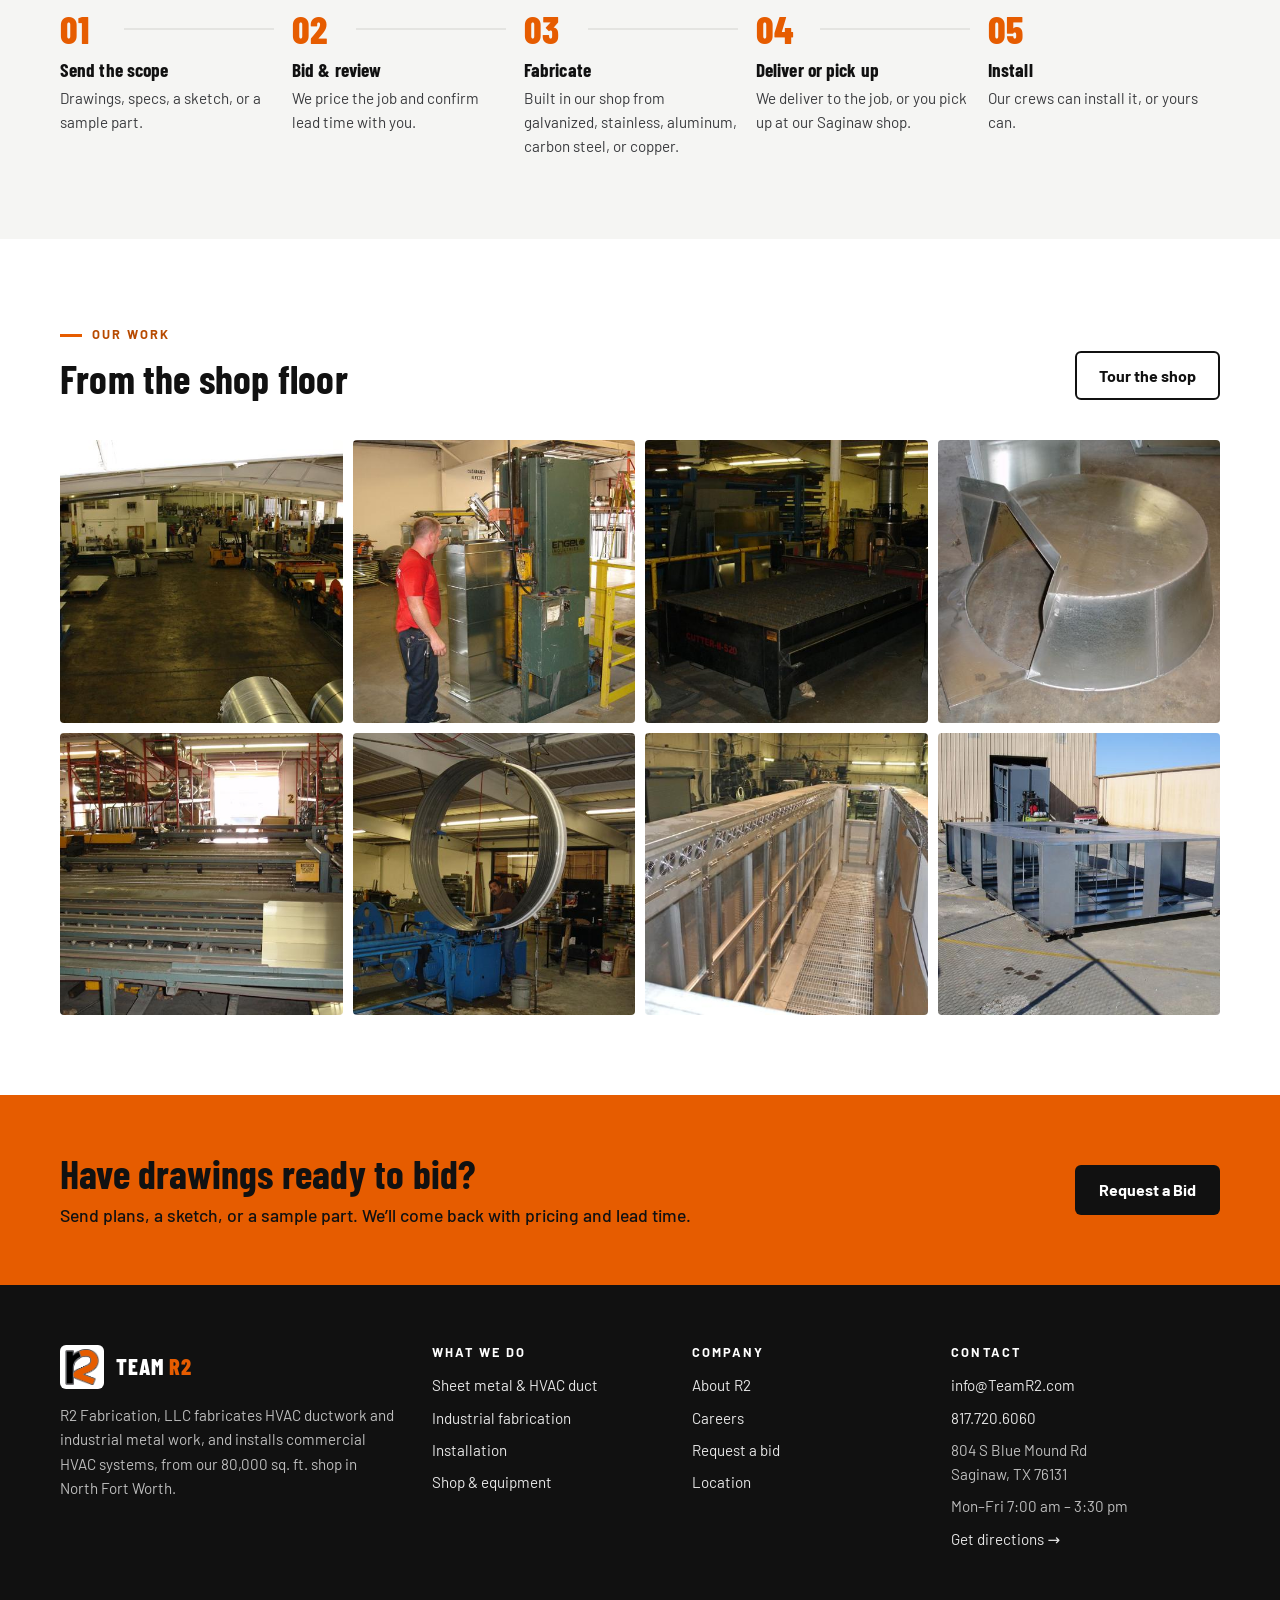
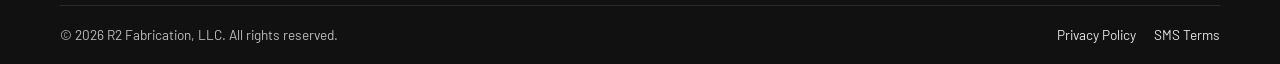
==== commit b5980286: "Nothing Changed" ====
--- a/index.html
+++ b/index.html
@@ -11,7 +11,7 @@
 <meta property="og:description" content="R2 Fabrication fabricates HVAC ductwork and industrial metal work and installs commercial HVAC systems for general and mechanical contractors across Dallas–Fort Worth.">
 <meta property="og:url" content="https://www.teamr2.com/">
 <meta property="og:image" content="https://www.teamr2.com/images/hero.jpg">
-<meta name="theme-color" content="#FF6700">
+<meta name="theme-color" content="#E65C00">
 <link rel="icon" type="image/png" sizes="32x32" href="images/icon-32.png">
 <link rel="apple-touch-icon" href="images/icon-180.png">
 <link rel="preconnect" href="https://fonts.googleapis.com">
--- a/css/style.css
+++ b/css/style.css
@@ -1,15 +1,16 @@
 /* ==========================================================================
    Team R2 — R2 Fabrication, LLC
-   Clean light theme · brand orange #FF6700 + black
+   Clean light theme · brand orange #E65C00 + black
    ========================================================================== */
 
 :root {
-  --orange: #FF6700;        /* logo orange — use for fills, bars, buttons (with black text) */
-  --orange-dark: #C24E00;   /* orange that passes contrast as text on white */
+  --orange: #E65C00;        /* logo orange (was #FF6700 until 2026-09-28) — fills, bars, buttons with black text (5.3:1), and large text (3.6:1 on white) */
+  --orange-dark: #B84A00;   /* orange for small text: 5.2:1 on white, 4.8:1 on --bg-alt, 4.7:1 on --orange-tint */
   --orange-tint: #FFF1E8;
   --ink: #111111;           /* logo black */
   --ink-2: #3A3B3E;
-  --grey: #7B7D82;          /* logo outline grey */
+  --grey: #7B7D82;          /* logo outline grey — shapes and rules, not small text */
+  --grey-text: #6C6E73;     /* grey for small text: 5.1:1 on white, 4.7:1 on --bg-alt */
   --line: #E4E4E1;
   --bg: #FFFFFF;
   --bg-alt: #F5F5F3;
@@ -54,7 +55,7 @@
 .brand img { width: 46px; height: 46px; }
 .brand .wordmark { font-family: var(--font-head); font-weight: 800; font-size: 1.55rem; letter-spacing: .04em; line-height: 1; }
 .brand .wordmark span { color: var(--orange); }
-.brand .sub { display: block; font-family: var(--font); font-weight: 500; font-size: .7rem; letter-spacing: .12em; text-transform: uppercase; color: var(--grey); margin-top: 3px; white-space: nowrap; }
+.brand .sub { display: block; font-family: var(--font); font-weight: 500; font-size: .7rem; letter-spacing: .12em; text-transform: uppercase; color: var(--grey-text); margin-top: 3px; white-space: nowrap; }
 
 .nav { display: flex; align-items: center; gap: 4px; }
 .nav a { color: var(--ink); text-decoration: none; font-weight: 600; font-size: .95rem; padding: 8px 11px; white-space: nowrap; border-radius: var(--radius); }
@@ -122,7 +123,7 @@
 .page-hero.has-img > img { position: absolute; inset: 0; width: 100%; height: 100%; object-fit: cover; }
 .page-hero.has-img h1, .page-hero.has-img .lead { color: #fff; }
 .page-hero.has-img .eyebrow { color: var(--orange); }
-.crumbs { font-size: .85rem; margin-bottom: 14px; color: var(--grey); }
+.crumbs { font-size: .85rem; margin-bottom: 14px; color: var(--grey-text); }
 .page-hero.has-img .crumbs, .page-hero.has-img .crumbs a { color: #cfcfcf; }
 .page-hero .btn-row { margin-top: 26px; }
 
@@ -240,12 +241,12 @@
 .form-section { font-family: var(--font-head); font-size: 1.25rem; font-weight: 700; color: var(--ink); border-bottom: 2px solid var(--line); padding-bottom: 6px; margin: 12px 0 0; grid-column: 1 / -1; }
 label, legend { display: block; font-weight: 600; font-size: .92rem; color: var(--ink); margin-bottom: 6px; }
 .req { color: var(--orange-dark); }
-.hint { font-weight: 400; color: var(--grey); font-size: .85rem; }
+.hint { font-weight: 400; color: var(--grey-text); font-size: .85rem; }
 input[type=text], input[type=email], input[type=tel], input[type=url], input[type=date], input[type=number], select, textarea {
   width: 100%; font: inherit; font-size: 1rem; padding: 11px 13px; border: 1px solid #cfcfca; border-radius: var(--radius); background: #fff; color: var(--ink);
 }
 textarea { min-height: 130px; resize: vertical; }
-input:focus, select:focus, textarea:focus { outline: 3px solid rgba(255,103,0,.3); border-color: var(--orange); }
+input:focus, select:focus, textarea:focus { outline: 3px solid rgba(230,92,0,.3); border-color: var(--orange); }
 .checks { display: flex; flex-wrap: wrap; gap: 8px 18px; }
 .checks label { display: flex; align-items: center; gap: 8px; font-weight: 500; margin: 0; }
 .checks input, .consent input { accent-color: var(--orange); width: 18px; height: 18px; }
@@ -259,7 +260,7 @@
 .contact-grid { display: grid; grid-template-columns: 1.6fr 1fr; gap: 40px; align-items: start; }
 @media (max-width: 900px) { .contact-grid { grid-template-columns: 1fr; } }
 .info-block { margin-bottom: 22px; }
-.info-block h3 { font-size: 1.05rem; margin-bottom: 4px; text-transform: uppercase; letter-spacing: .08em; color: var(--grey); font-family: var(--font); }
+.info-block h3 { font-size: 1.05rem; margin-bottom: 4px; text-transform: uppercase; letter-spacing: .08em; color: var(--grey-text); font-family: var(--font); }
 .info-block p { margin: 0; color: var(--ink); font-weight: 500; }
 .map { border: 0; width: 100%; height: 300px; border-radius: var(--radius); }
 
